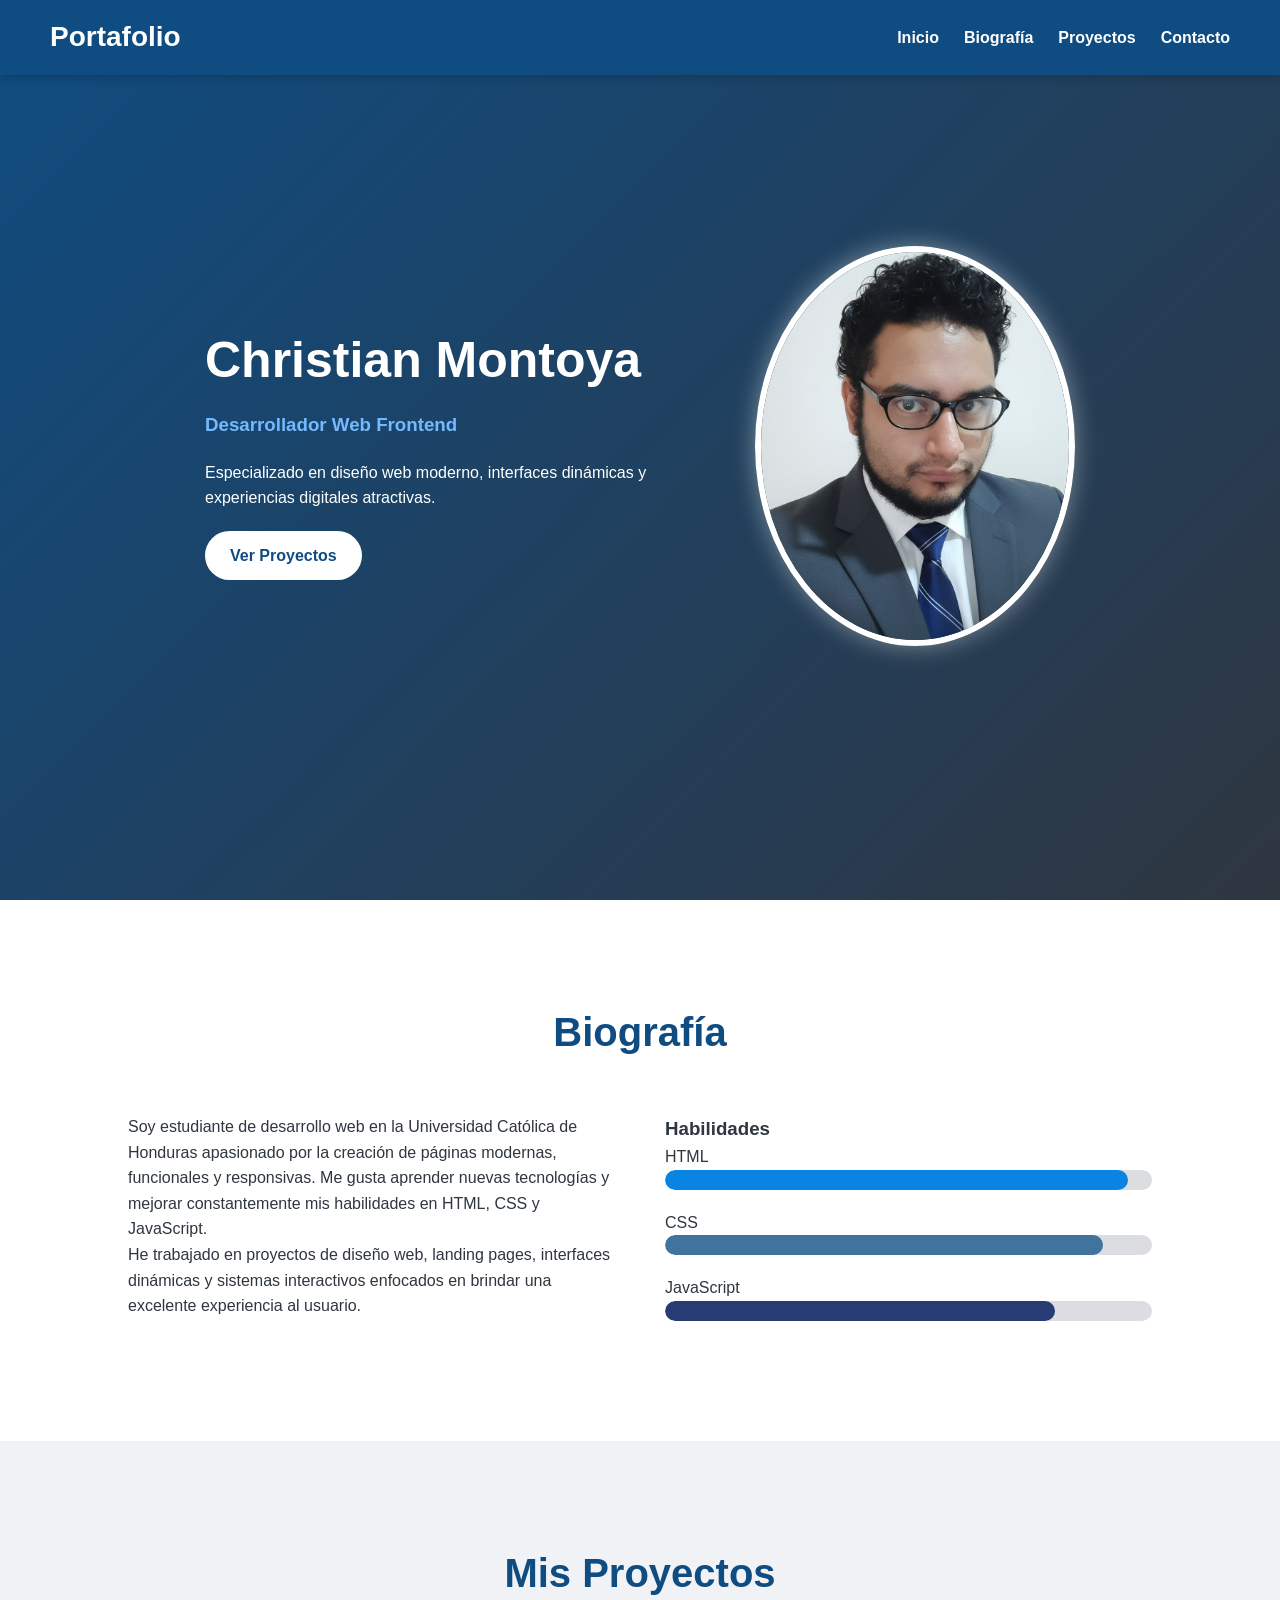
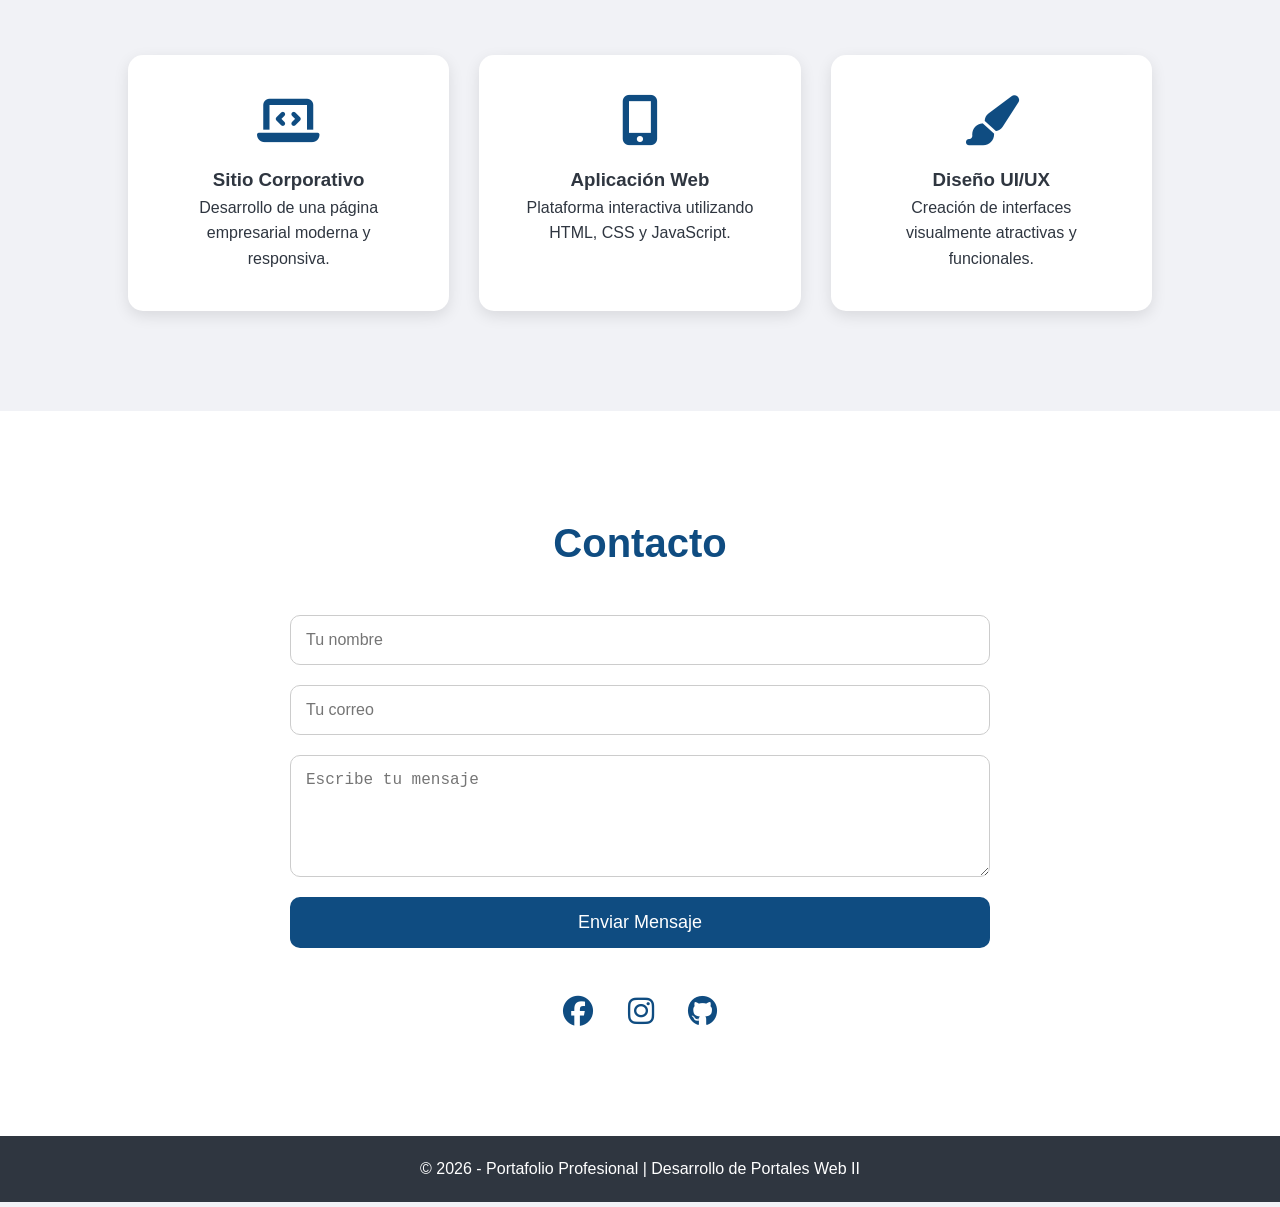
==== portafolio/index.html @ bb07a65d "Add files via upload" ====
<!DOCTYPE html>
<html lang="es">
<head>
    <meta charset="UTF-8">
    <meta name="viewport" content="width=device-width, initial-scale=1.0">
    <title>Portafolio Profesional</title>
    <link rel="stylesheet" href="style.css">
    <link rel="stylesheet"
    href="https://cdnjs.cloudflare.com/ajax/libs/font-awesome/6.5.1/css/all.min.css">
</head>
<body>
    <header>
        <nav>
            <h1 class="logo">Portafolio</h1>

            <ul class="menu">
                <li><a href="#inicio">Inicio</a></li>
                <li><a href="#sobre-mi">Biografía</a></li>
                <li><a href="#proyectos">Proyectos</a></li>
                <li><a href="#contacto">Contacto</a></li>
            </ul>

            <div class="menu-btn">
                <i class="fas fa-bars"></i>
            </div>
        </nav>
    </header>
    <section id="inicio" class="hero">
        <div class="hero-texto">
            <h2>Christian Montoya</h2>
            <h3>Desarrollador Web Frontend</h3>
            <p>
                Especializado en diseño web moderno, interfaces dinámicas
                y experiencias digitales atractivas.
            </p>

            <a href="#proyectos" class="btn">Ver Proyectos</a>
        </div>

        <div class="hero-img">
            <img src="images/profile-photo.jpg" alt="Foto de perfil">
        </div>
    </section>
    <section id="sobre-mi" class="sobre-mi">
        <h2>Biografía</h2>

        <div class="contenido-biografia">
            <div class="texto">
                <p>
                    Soy estudiante de desarrollo web en la Universidad Católica de Honduras
                    apasionado por la creación de páginas modernas, funcionales y responsivas.
                    Me gusta aprender nuevas tecnologías y mejorar constantemente
                    mis habilidades en HTML, CSS y JavaScript.
                </p>

                <p>
                    He trabajado en proyectos de diseño web, landing pages,
                    interfaces dinámicas y sistemas interactivos enfocados
                    en brindar una excelente experiencia al usuario.
                </p>
            </div>

            <div class="habilidades">
                <h3>Habilidades</h3>

                <div class="skill">
                    <span>HTML</span>
                    <div class="barra">
                        <div class="progreso html"></div>
                    </div>
                </div>

                <div class="skill">
                    <span>CSS</span>
                    <div class="barra">
                        <div class="progreso css"></div>
                    </div>
                </div>

                <div class="skill">
                    <span>JavaScript</span>
                    <div class="barra">
                        <div class="progreso js"></div>
                    </div>
                </div>
            </div>
        </div>
    </section>
    <section id="proyectos" class="proyectos">
        <h2>Mis Proyectos</h2>

        <div class="contenedor-proyectos">

            <div class="card">
                <i class="fas fa-laptop-code"></i>
                <h3>Sitio Corporativo</h3>
                <p>
                    Desarrollo de una página empresarial moderna y responsiva.
                </p>
            </div>

            <div class="card">
                <i class="fas fa-mobile-alt"></i>
                <h3>Aplicación Web</h3>
                <p>
                    Plataforma interactiva utilizando HTML, CSS y JavaScript.
                </p>
            </div>

            <div class="card">
                <i class="fas fa-paint-brush"></i>
                <h3>Diseño UI/UX</h3>
                <p>
                    Creación de interfaces visualmente atractivas y funcionales.
                </p>
            </div>

        </div>
    </section>

    <section id="contacto" class="contacto">
        <h2>Contacto</h2>

        <form id="formulario">

            <input type="text" id="nombre" placeholder="Tu nombre" required>

            <input type="email" id="correo" placeholder="Tu correo" required>

            <textarea id="mensaje" rows="5"
            placeholder="Escribe tu mensaje"></textarea>

            <button type="submit">Enviar Mensaje</button>

        </form>

        <div class="redes">
            <a href="#"><i class="fab fa-facebook"></i></a>
            <a href="#"><i class="fab fa-instagram"></i></a>
            <a href="#"><i class="fab fa-github"></i></a>
        </div>
    </section>

    <footer>
        <p>© 2026 - Portafolio Profesional | Desarrollo de Portales Web II</p>
    </footer>

    <script src="script.js"></script>

</body>
</html>
---- portafolio/style.css ----
*{
    margin: 0;
    padding: 0;
    box-sizing: border-box;
}

:root{
    --azul: #0f4c81;
    --azul-claro: #1f6fb2;
    --gris: #2f3640;
    --gris-claro: #f1f2f6;
    --blanco: #ffffff;
}

/* GENERAL */
body{
    font-family: Arial, Helvetica, sans-serif;
    background: var(--gris-claro);
    color: var(--gris);
    line-height: 1.6;
}

/* HEADER */
header{
    background: var(--azul);
    padding: 15px 50px;
    position: fixed;
    width: 100%;
    top: 0;
    z-index: 1000;
    box-shadow: 0 2px 10px rgba(0,0,0,0.2);
}

nav{
    display: flex;
    justify-content: space-between;
    align-items: center;
}

.logo{
    color: var(--blanco);
    font-size: 28px;
}

.menu{
    display: flex;
    list-style: none;
}

.menu li{
    margin-left: 25px;
}

.menu a{
    text-decoration: none;
    color: var(--blanco);
    font-weight: bold;
    transition: 0.3s;
}

.menu a:hover{
    color: #dfe6e9;
}

.menu-btn{
    display: none;
    color: white;
    font-size: 25px;
    cursor: pointer;
}

/* HERO */
.hero{
    min-height: 100vh;
    display: flex;
    justify-content: center;
    align-items: center;
    padding: 120px 10%;
    gap: 50px;
    background: linear-gradient(
        135deg,
        var(--azul),
        var(--gris)
    );
    color: white;
}

.hero-texto h2{
    font-size: 50px;
}

.hero-texto h3{
    color: #74b9ff;
    margin: 10px 0;
}

.hero-texto p{
    margin: 20px 0;
    max-width: 500px;
}

.btn{
    display: inline-block;
    padding: 12px 25px;
    background: white;
    color: var(--azul);
    text-decoration: none;
    border-radius: 30px;
    font-weight: bold;
    transition: 0.3s;
}

.btn:hover{
    transform: scale(1.05);
}

.hero-img img{
    width: 320px;
    border-radius: 50%;
    border: 6px solid white;
    box-shadow: 0 0 25px rgba(255,255,255,0.4);
}

/* BIOGRAFÍA */
.sobre-mi{
    padding: 100px 10%;
    background: white;
}

.sobre-mi h2{
    text-align: center;
    margin-bottom: 50px;
    font-size: 40px;
    color: var(--azul);
}

.contenido-biografia{
    display: flex;
    gap: 50px;
    flex-wrap: wrap;
}

.texto{
    flex: 1;
}

.habilidades{
    flex: 1;
}

.skill{
    margin-bottom: 20px;
}

.barra{
    width: 100%;
    height: 20px;
    background: #dcdde1;
    border-radius: 20px;
    overflow: hidden;
}

.progreso{
    height: 100%;
    border-radius: 20px;
}

.html{
    width: 95%;
    background: #0984e3;
}

.css{
    width: 90%;
    background: #40739e;
}

.js{
    width: 80%;
    background: #273c75;
}

/* PROYECTOS */
.proyectos{
    padding: 100px 10%;
    background: var(--gris-claro);
}

.proyectos h2{
    text-align: center;
    margin-bottom: 50px;
    font-size: 40px;
    color: var(--azul);
}

.contenedor-proyectos{
    display: grid;
    grid-template-columns: repeat(auto-fit, minmax(250px,1fr));
    gap: 30px;
}

.card{
    background: white;
    padding: 40px;
    border-radius: 15px;
    text-align: center;
    transition: 0.3s;
    box-shadow: 0 5px 15px rgba(0,0,0,0.1);
}

.card:hover{
    transform: translateY(-10px);
}

.card i{
    font-size: 50px;
    color: var(--azul);
    margin-bottom: 20px;
}

/* CONTACTO */
.contacto{
    padding: 100px 10%;
    background: white;
}

.contacto h2{
    text-align: center;
    margin-bottom: 40px;
    font-size: 40px;
    color: var(--azul);
}

form{
    max-width: 700px;
    margin: auto;
    display: flex;
    flex-direction: column;
}

input,
textarea{
    margin-bottom: 20px;
    padding: 15px;
    border: 1px solid #ccc;
    border-radius: 10px;
    font-size: 16px;
}

button{
    padding: 15px;
    border: none;
    background: var(--azul);
    color: white;
    font-size: 18px;
    border-radius: 10px;
    cursor: pointer;
    transition: 0.3s;
}

button:hover{
    background: var(--azul-claro);
}

.redes{
    text-align: center;
    margin-top: 40px;
}

.redes a{
    color: var(--azul);
    font-size: 30px;
    margin: 0 15px;
    transition: 0.3s;
}

.redes a:hover{
    color: var(--azul-claro);
}

/* FOOTER */
footer{
    background: var(--gris);
    color: white;
    text-align: center;
    padding: 20px;
}

/* RESPONSIVE */
@media(max-width: 768px){

    .hero{
        flex-direction: column;
        text-align: center;
    }

    .hero-img img{
        width: 250px;
    }

    .menu{
        position: absolute;
        top: 70px;
        right: -100%;
        background: var(--azul);
        width: 220px;
        flex-direction: column;
        text-align: center;
        transition: 0.3s;
        padding: 20px 0;
    }

    .menu.active{
        right: 0;
    }

    .menu li{
        margin: 15px 0;
    }

    .menu-btn{
        display: block;
    }
}
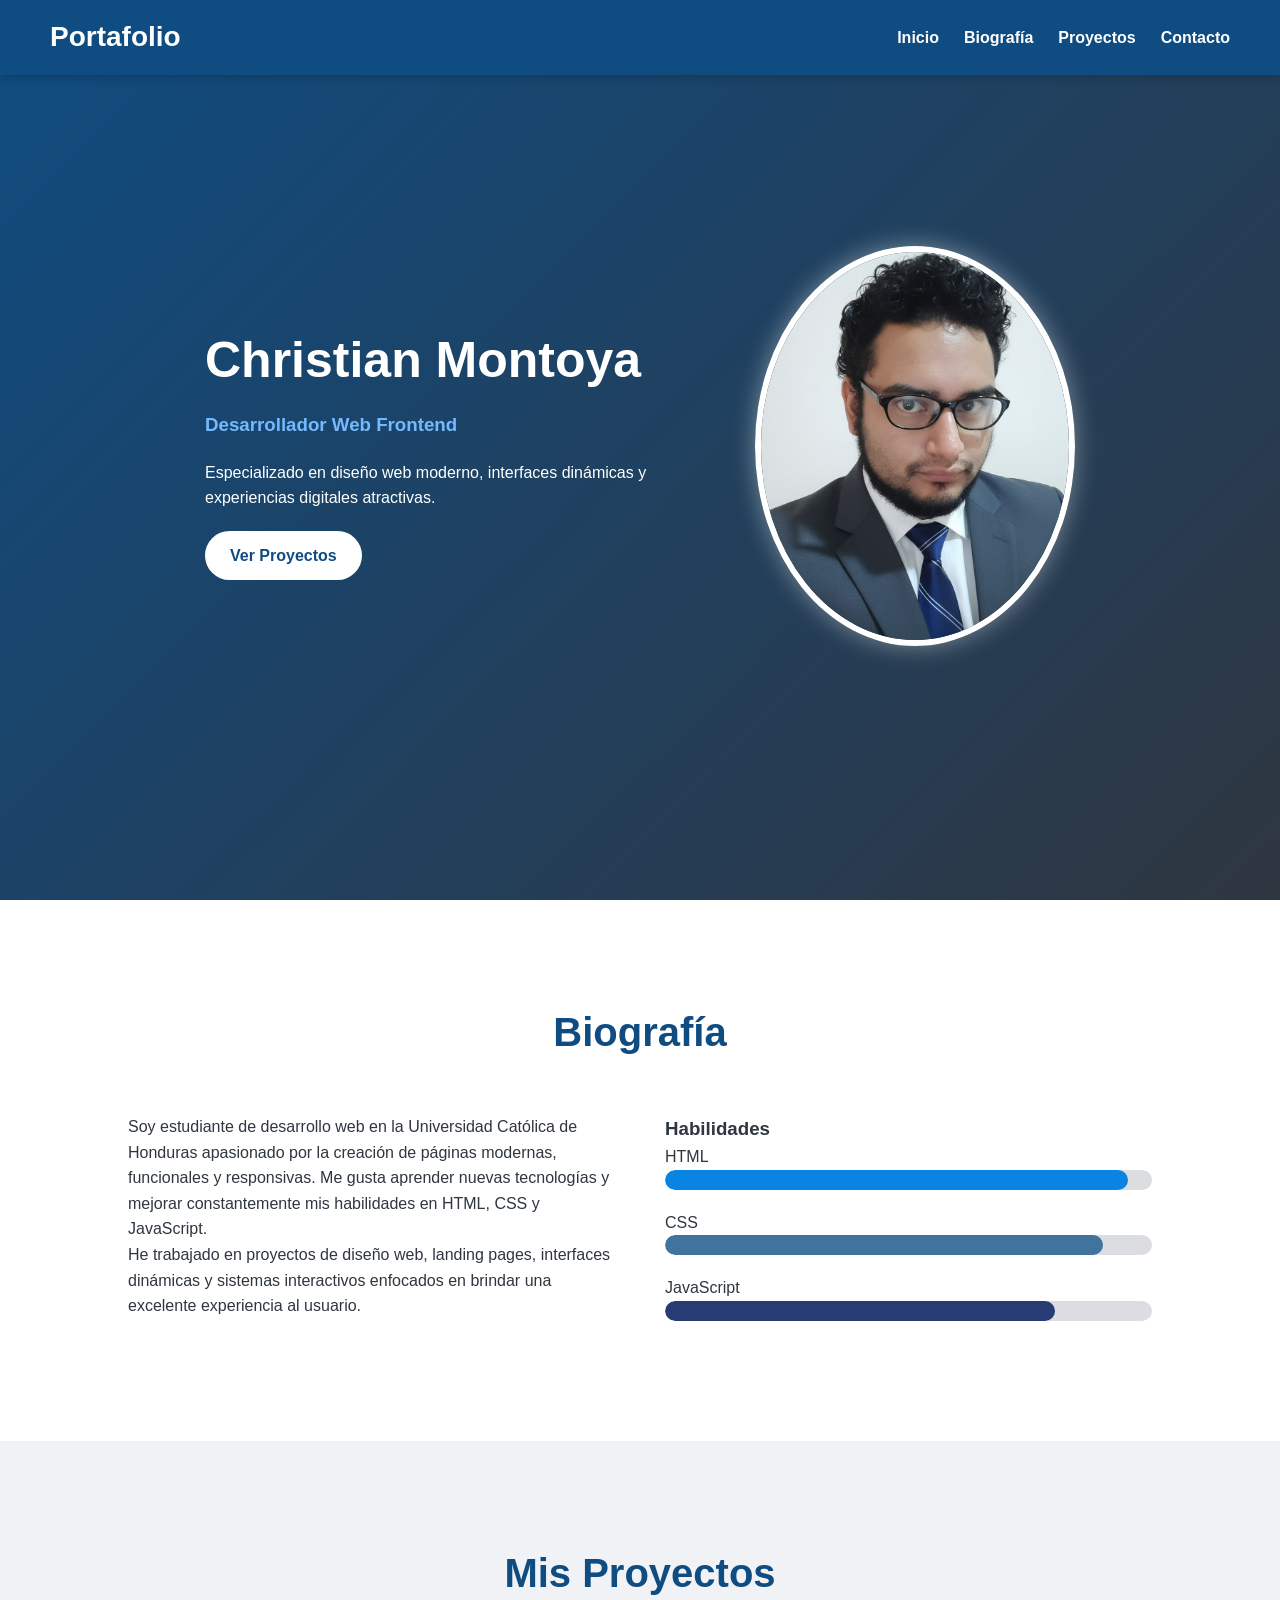
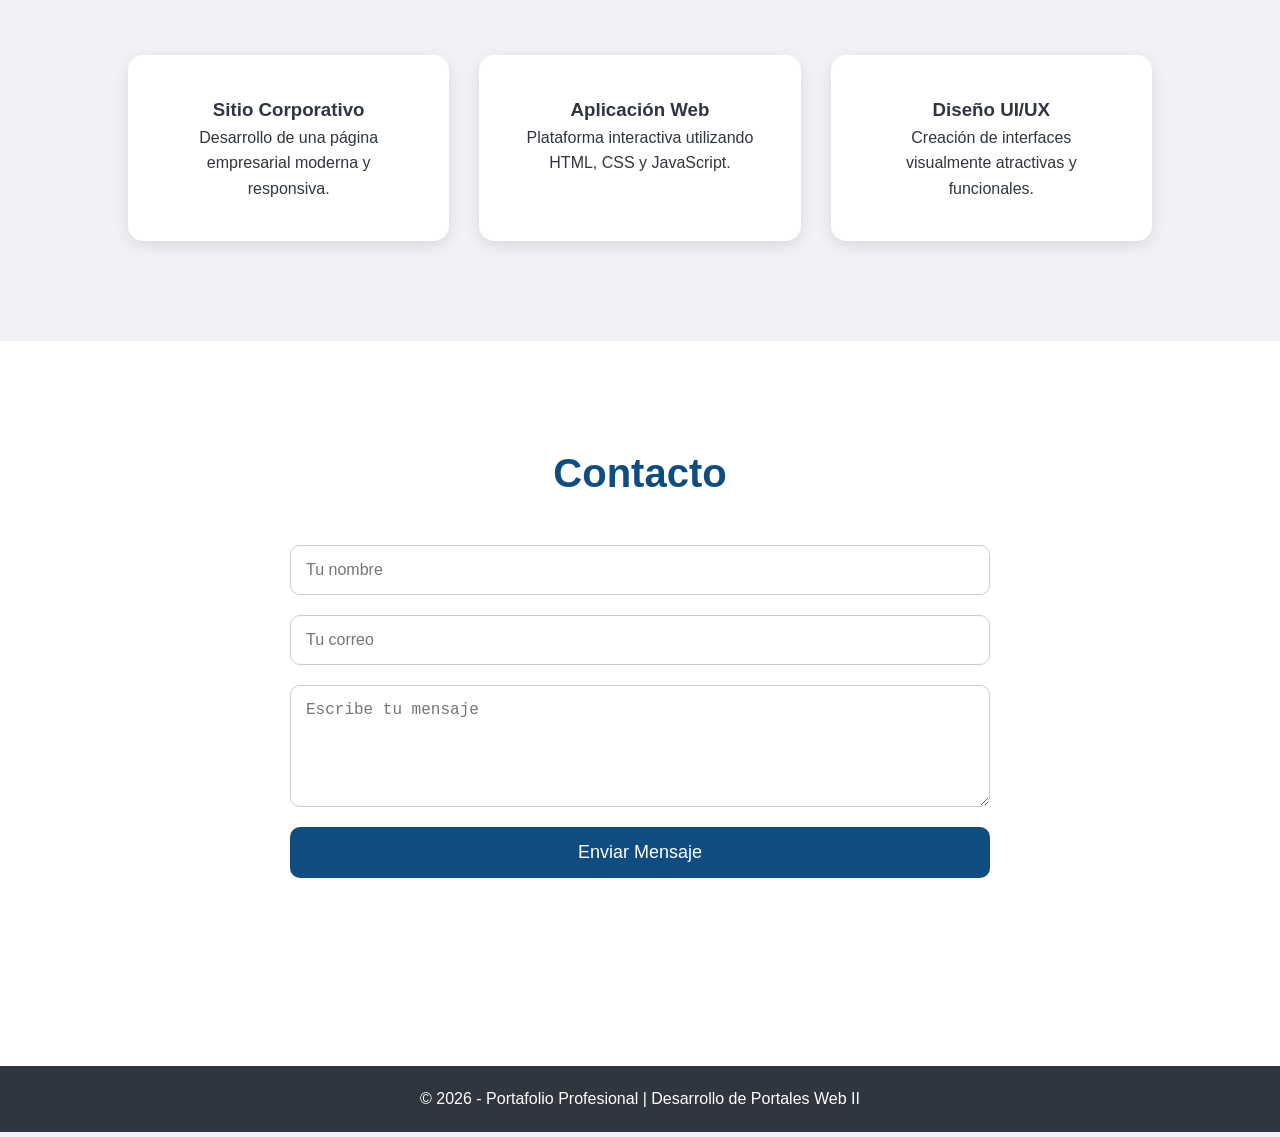
==== commit 335e0144: "Update index.html" ====
--- a/portafolio/index.html
+++ b/portafolio/index.html
@@ -4,9 +4,7 @@
     <meta charset="UTF-8">
     <meta name="viewport" content="width=device-width, initial-scale=1.0">
     <title>Portafolio Profesional</title>
-    <link rel="stylesheet" href="style.css">
-    <link rel="stylesheet"
-    href="https://cdnjs.cloudflare.com/ajax/libs/font-awesome/6.5.1/css/all.min.css">
+    <link rel="stylesheet" href="style.css">    
 </head>
 <body>
     <header>
@@ -148,4 +146,4 @@
     <script src="script.js"></script>
 
 </body>
-</html>+</html>
